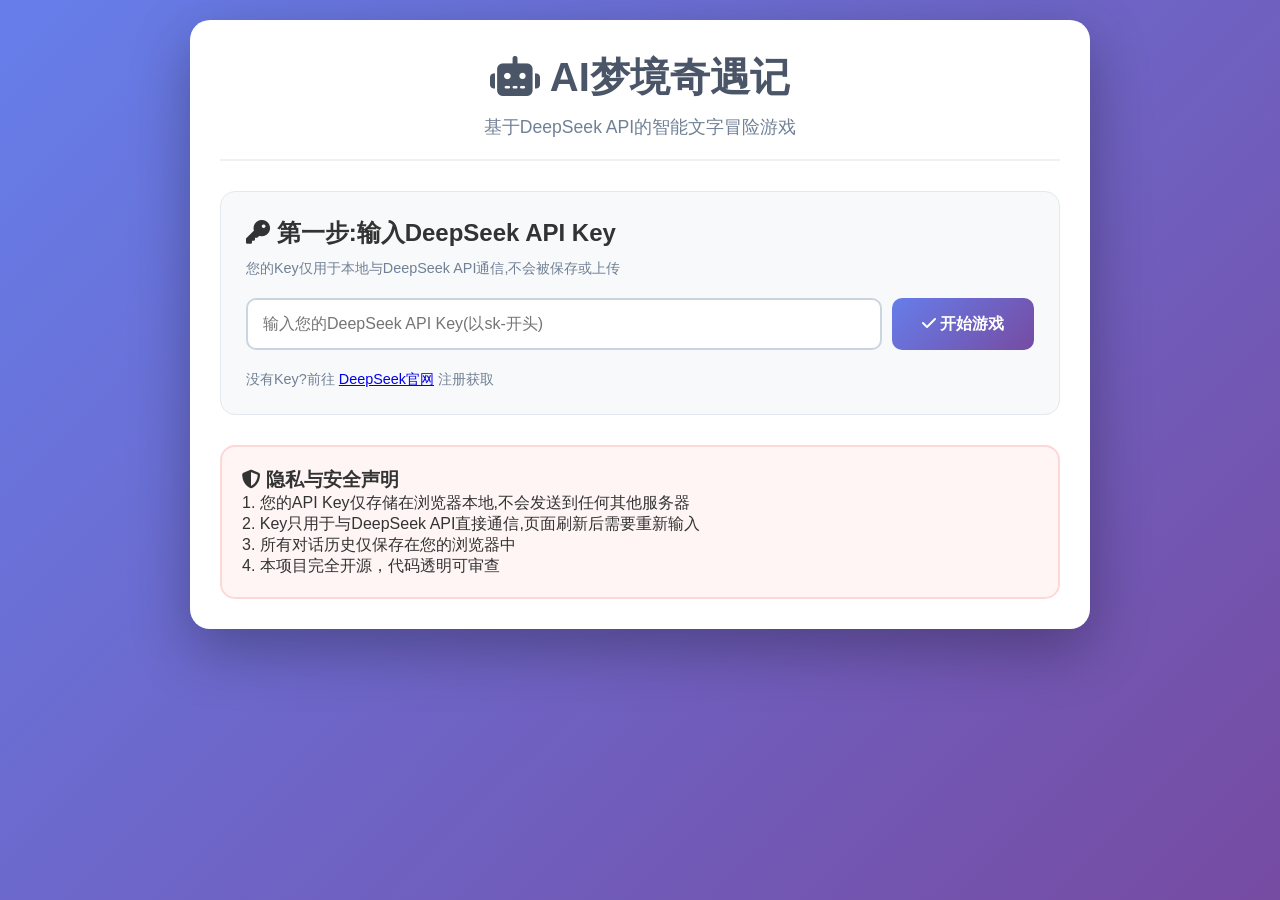
==== index.html @ baf4fbc5 "Add files via upload" ====
<!DOCTYPE html>
<html lang="zh-CN">
<head>
    <meta charset="UTF-8">
    <meta name="viewport" content="width=device-width, initial-scale=1.0">
    <title>AI梦境奇遇记 - DeepSeek文字冒险</title>
    <link rel="stylesheet" href="style.css">
    <link rel="stylesheet" href="https://cdnjs.cloudflare.com/ajax/libs/font-awesome/6.4.0/css/all.min.css">
</head>
<body>
    <div class="container">
        <div class="header">
            <h1><i class="fas fa-robot"></i> AI梦境奇遇记</h1>
            <p class="subtitle">基于DeepSeek API的智能文字冒险游戏</p >
        </div>

        <!-- API Key输入区域 -->
        <div id="apiKeySection" class="card">
            <h2><i class="fas fa-key"></i> 第一步:输入DeepSeek API Key</h2>
            <p class="note">您的Key仅用于本地与DeepSeek API通信,不会被保存或上传</p >
            <div class="input-group">
                <input type="password" id="apiKey" placeholder="输入您的DeepSeek API Key(以sk-开头)">
                <button onclick="saveApiKey()"><i class="fas fa-check"></i> 开始游戏</button>
            </div>
            <p class="help">
                没有Key?前往 <a href=" " target="_blank">DeepSeek官网</a > 注册获取
            </p >
        </div>

        <!-- 游戏主界面 -->
        <div id="gameSection" class="card" style="display: none;">
            <div class="game-header">
                <h2><i class="fas fa-gamepad"></i> 游戏进行中</h2>
                <button class="btn-small" onclick="resetGame()"><i class="fas fa-redo"></i> 重新开始</button>
            </div>
            
            <!-- 故事显示区域 -->
            <div id="storyContainer" class="story-container">
                <div class="message ai">
                    <div class="avatar">🤖</div>
                    <div class="content">
                        <strong>AI助手:</strong>
                        <p>欢迎来到AI梦境奇遇记!你发现自己站在一个神秘的森林入口，前方有三条路：</p >
                        <p>1. 阳光明媚的小径</p >
                        <p>2. 幽暗的洞穴入口</p >
                        <p>3. 古老的石桥</p >
                        <p>【你的选择是？】</p >
                    </div>
                </div>
            </div>

            <!-- 用户输入区域 -->
            <div class="input-area">
                <div class="input-group">
                    <input type="text" id="userInput" placeholder="输入你的选择（例如：选择第一条路）" onkeypress="handleKeyPress(event)">
                    <button onclick="sendMessage()"><i class="fas fa-paper-plane"></i> 发送</button>
                </div>
                <p class="hint">按Enter键发送,按↑↓键切换历史记录</p >
            </div>

            <!-- 游戏状态 -->
            <div class="stats">
                <span><i class="fas fa-exchange-alt"></i> 对话轮数: <span id="turnCount">0</span></span>
                <span><i class="fas fa-bolt"></i> 状态: <span id="status">等待输入</span></span>
            </div>
        </div>

        <!-- 隐私声明 -->
        <div class="privacy-card">
            <h3><i class="fas fa-shield-alt"></i> 隐私与安全声明</h3>
            <p>1. 您的API Key仅存储在浏览器本地,不会发送到任何其他服务器</p >
            <p>2. Key只用于与DeepSeek API直接通信,页面刷新后需要重新输入</p >
            <p>3. 所有对话历史仅保存在您的浏览器中</p >
            <p>4. 本项目完全开源，代码透明可审查</p >
        </div>
    </div>

    <script src="game.js"></script>
</body>
</html>
---- style.css ----
* {
    margin: 0;
    padding: 0;
    box-sizing: border-box;
}

body {
    font-family: 'Segoe UI', Tahoma, Geneva, Verdana, sans-serif;
    background: linear-gradient(135deg, #667eea 0%, #764ba2 100%);
    min-height: 100vh;
    padding: 20px;
    color: #333;
}

.container {
    max-width: 900px;
    margin: 0 auto;
    background: white;
    border-radius: 20px;
    box-shadow: 0 20px 60px rgba(0,0,0,0.3);
    overflow: hidden;
    padding: 30px;
}

.header {
    text-align: center;
    margin-bottom: 30px;
    padding-bottom: 20px;
    border-bottom: 2px solid #f0f0f0;
}

.header h1 {
    color: #4a5568;
    font-size: 2.5em;
    margin-bottom: 10px;
}

.subtitle {
    color: #718096;
    font-size: 1.1em;
}

.card {
    background: #f8f9fa;
    border-radius: 15px;
    padding: 25px;
    margin-bottom: 25px;
    border: 1px solid #e2e8f0;
}

.input-group {
    display: flex;
    gap: 10px;
    margin: 20px 0;
}

input {
    flex: 1;
    padding: 15px;
    border: 2px solid #cbd5e0;
    border-radius: 10px;
    font-size: 16px;
    transition: all 0.3s;
}

input:focus {
    outline: none;
    border-color: #667eea;
    box-shadow: 0 0 0 3px rgba(102, 126, 234, 0.1);
}

button {
    background: linear-gradient(135deg, #667eea 0%, #764ba2 100%);
    color: white;
    border: none;
    padding: 15px 30px;
    border-radius: 10px;
    font-size: 16px;
    font-weight: 600;
    cursor: pointer;
    transition: all 0.3s;
}

button:hover {
    transform: translateY(-2px);
    box-shadow: 0 10px 20px rgba(102, 126, 234, 0.3);
}

.story-container {
    max-height: 400px;
    overflow-y: auto;
    padding: 20px;
    background: white;
    border-radius: 10px;
    margin: 20px 0;
    border: 1px solid #e2e8f0;
}

.message {
    display: flex;
    margin-bottom: 20px;
    animation: fadeIn 0.5s;
}

@keyframes fadeIn {
    from { opacity: 0; transform: translateY(10px); }
    to { opacity: 1; transform: translateY(0); }
}

.avatar {
    font-size: 24px;
    margin-right: 15px;
}

.message.ai .content {
    background: #ebf8ff;
    padding: 15px;
    border-radius: 15px;
    border-top-left-radius: 0;
    flex: 1;
}

.message.user .content {
    background: #f0fff4;
    padding: 15px;
    border-radius: 15px;
    border-top-right-radius: 0;
    flex: 1;
    text-align: right;
}

.stats {
    display: flex;
    justify-content: space-between;
    padding: 15px;
    background: #edf2f7;
    border-radius: 10px;
    margin-top: 20px;
}

.privacy-card {
    background: #fff5f5;
    border: 2px solid #fed7d7;
    border-radius: 15px;
    padding: 20px;
    margin-top: 30px;
}

.note, .help, .hint {
    color: #718096;
    font-size: 0.9em;
    margin-top: 10px;
}

.btn-small {
    padding: 8px 16px;
    font-size: 14px;
}

.game-header {
    display: flex;
    justify-content: space-between;
    align-items: center;
    margin-bottom: 20px;
}

.input-area {
    margin-top: 20px;
}
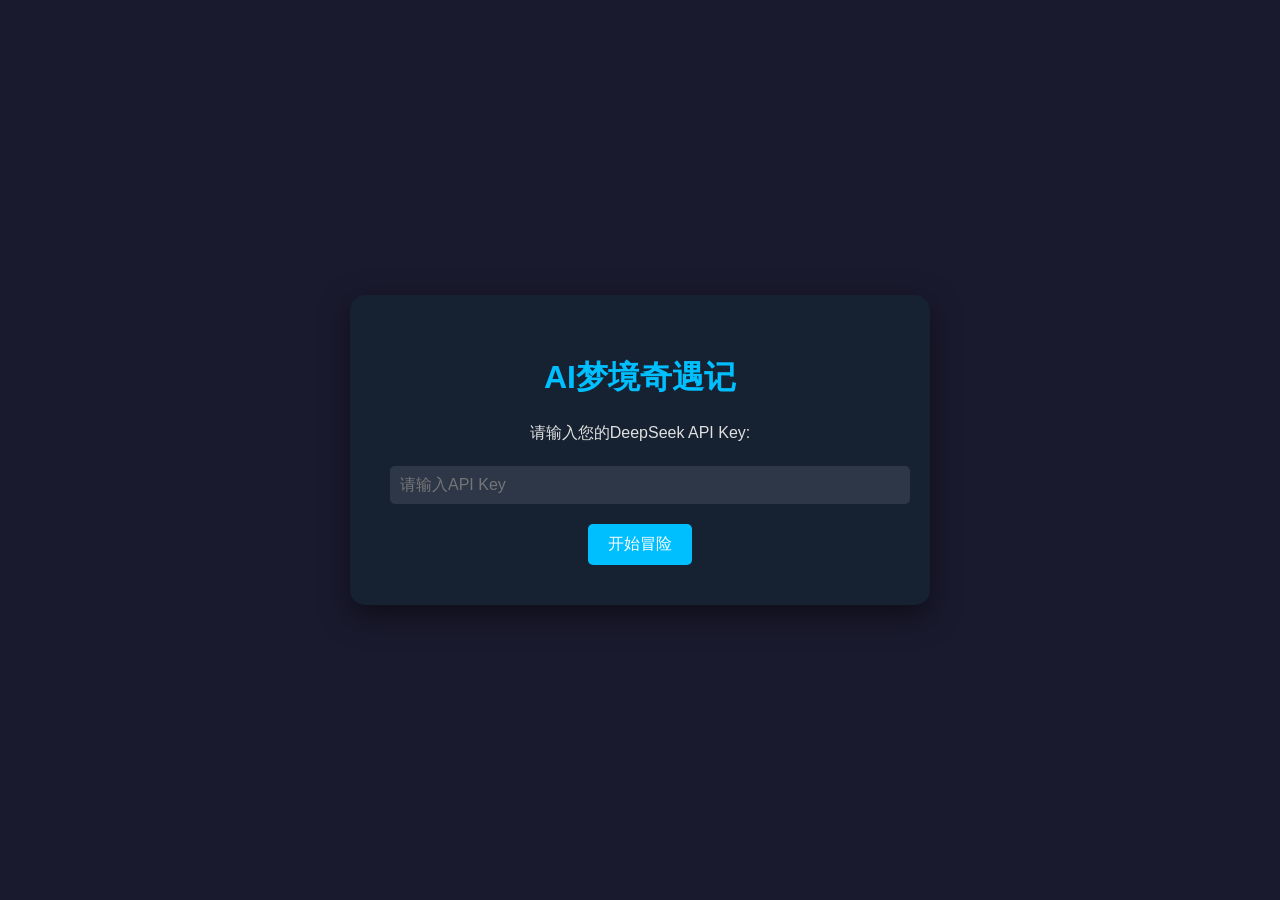
==== commit 9ed02ca6: "Update index.html" ====
--- a/index.html
+++ b/index.html
@@ -3,78 +3,97 @@
 <head>
     <meta charset="UTF-8">
     <meta name="viewport" content="width=device-width, initial-scale=1.0">
-    <title>AI梦境奇遇记 - DeepSeek文字冒险</title>
-    <link rel="stylesheet" href="style.css">
-    <link rel="stylesheet" href="https://cdnjs.cloudflare.com/ajax/libs/font-awesome/6.4.0/css/all.min.css">
+    <title>AI梦境奇遇记</title>
+    <style>
+        body {
+            font-family: 'Arial', sans-serif;
+            background-color: #1a1a2e;
+            color: #e0e0e0;
+            margin: 0;
+            padding: 0;
+            display: flex;
+            justify-content: center;
+            align-items: center;
+            min-height: 100vh;
+        }
+        .container {
+            background-color: #162131;
+            border-radius: 15px;
+            padding: 40px;
+            box-shadow: 0 10px 30px rgba(0, 0, 0, 0.5);
+            text-align: center;
+            max-width: 500px;
+            width: 90%;
+        }
+        h1 {
+            color: #00bfff;
+            margin-bottom: 20px;
+        }
+        p {
+            margin-bottom: 20px;
+            line-height: 1.6;
+        }
+        .input-group {
+            margin-bottom: 20px;
+        }
+        input[type="text"] {
+            width: 100%;
+            padding: 10px;
+            border: none;
+            border-radius: 5px;
+            background-color: #2d3748;
+            color: white;
+            font-size: 16px;
+        }
+        button {
+            background-color: #00bfff;
+            color: white;
+            border: none;
+            padding: 10px 20px;
+            border-radius: 5px;
+            cursor: pointer;
+            font-size: 16px;
+            transition: background-color 0.3s;
+        }
+        button:hover {
+            background-color: #0096ff;
+        }
+        .error {
+            color: red;
+            margin-top: 10px;
+            display: none;
+        }
+    </style>
 </head>
 <body>
     <div class="container">
-        <div class="header">
-            <h1><i class="fas fa-robot"></i> AI梦境奇遇记</h1>
-            <p class="subtitle">基于DeepSeek API的智能文字冒险游戏</p >
+        <h1>AI梦境奇遇记</h1>
+        <p>请输入您的DeepSeek API Key:</p >
+        <div class="input-group">
+            <input type="text" id="apiKeyInput" placeholder="请输入API Key">
+            <div id="error" class="error">请输入有效的API Key</div>
         </div>
-
-        <!-- API Key输入区域 -->
-        <div id="apiKeySection" class="card">
-            <h2><i class="fas fa-key"></i> 第一步:输入DeepSeek API Key</h2>
-            <p class="note">您的Key仅用于本地与DeepSeek API通信,不会被保存或上传</p >
-            <div class="input-group">
-                <input type="password" id="apiKey" placeholder="输入您的DeepSeek API Key(以sk-开头)">
-                <button onclick="saveApiKey()"><i class="fas fa-check"></i> 开始游戏</button>
-            </div>
-            <p class="help">
-                没有Key?前往 <a href=" " target="_blank">DeepSeek官网</a > 注册获取
-            </p >
-        </div>
-
-        <!-- 游戏主界面 -->
-        <div id="gameSection" class="card" style="display: none;">
-            <div class="game-header">
-                <h2><i class="fas fa-gamepad"></i> 游戏进行中</h2>
-                <button class="btn-small" onclick="resetGame()"><i class="fas fa-redo"></i> 重新开始</button>
-            </div>
-            
-            <!-- 故事显示区域 -->
-            <div id="storyContainer" class="story-container">
-                <div class="message ai">
-                    <div class="avatar">🤖</div>
-                    <div class="content">
-                        <strong>AI助手:</strong>
-                        <p>欢迎来到AI梦境奇遇记!你发现自己站在一个神秘的森林入口，前方有三条路：</p >
-                        <p>1. 阳光明媚的小径</p >
-                        <p>2. 幽暗的洞穴入口</p >
-                        <p>3. 古老的石桥</p >
-                        <p>【你的选择是？】</p >
-                    </div>
-                </div>
-            </div>
-
-            <!-- 用户输入区域 -->
-            <div class="input-area">
-                <div class="input-group">
-                    <input type="text" id="userInput" placeholder="输入你的选择（例如：选择第一条路）" onkeypress="handleKeyPress(event)">
-                    <button onclick="sendMessage()"><i class="fas fa-paper-plane"></i> 发送</button>
-                </div>
-                <p class="hint">按Enter键发送,按↑↓键切换历史记录</p >
-            </div>
-
-            <!-- 游戏状态 -->
-            <div class="stats">
-                <span><i class="fas fa-exchange-alt"></i> 对话轮数: <span id="turnCount">0</span></span>
-                <span><i class="fas fa-bolt"></i> 状态: <span id="status">等待输入</span></span>
-            </div>
-        </div>
-
-        <!-- 隐私声明 -->
-        <div class="privacy-card">
-            <h3><i class="fas fa-shield-alt"></i> 隐私与安全声明</h3>
-            <p>1. 您的API Key仅存储在浏览器本地,不会发送到任何其他服务器</p >
-            <p>2. Key只用于与DeepSeek API直接通信,页面刷新后需要重新输入</p >
-            <p>3. 所有对话历史仅保存在您的浏览器中</p >
-            <p>4. 本项目完全开源，代码透明可审查</p >
-        </div>
+        <button onclick="submitApiKey()">开始冒险</button>
     </div>
 
-    <script src="game.js"></script>
+    <script>
+        function submitApiKey() 
+        {
+            const apiKey = document.getElementById('apiKeyInput').value.trim();
+            const errorDiv = document.getElementById('error');
+
+            if (apiKey === '') {
+                errorDiv.style.display = 'block';
+                return;
+            }
+
+            // 这里可以添加实际的API调用逻辑
+            console.log("API key已成功提交!");
+            
+            // 模拟加载过程
+                window.location.href = 'game.html'; // 假设游戏页面是 game.html
+           
+        }
+    </script>
 </body>
 </html>
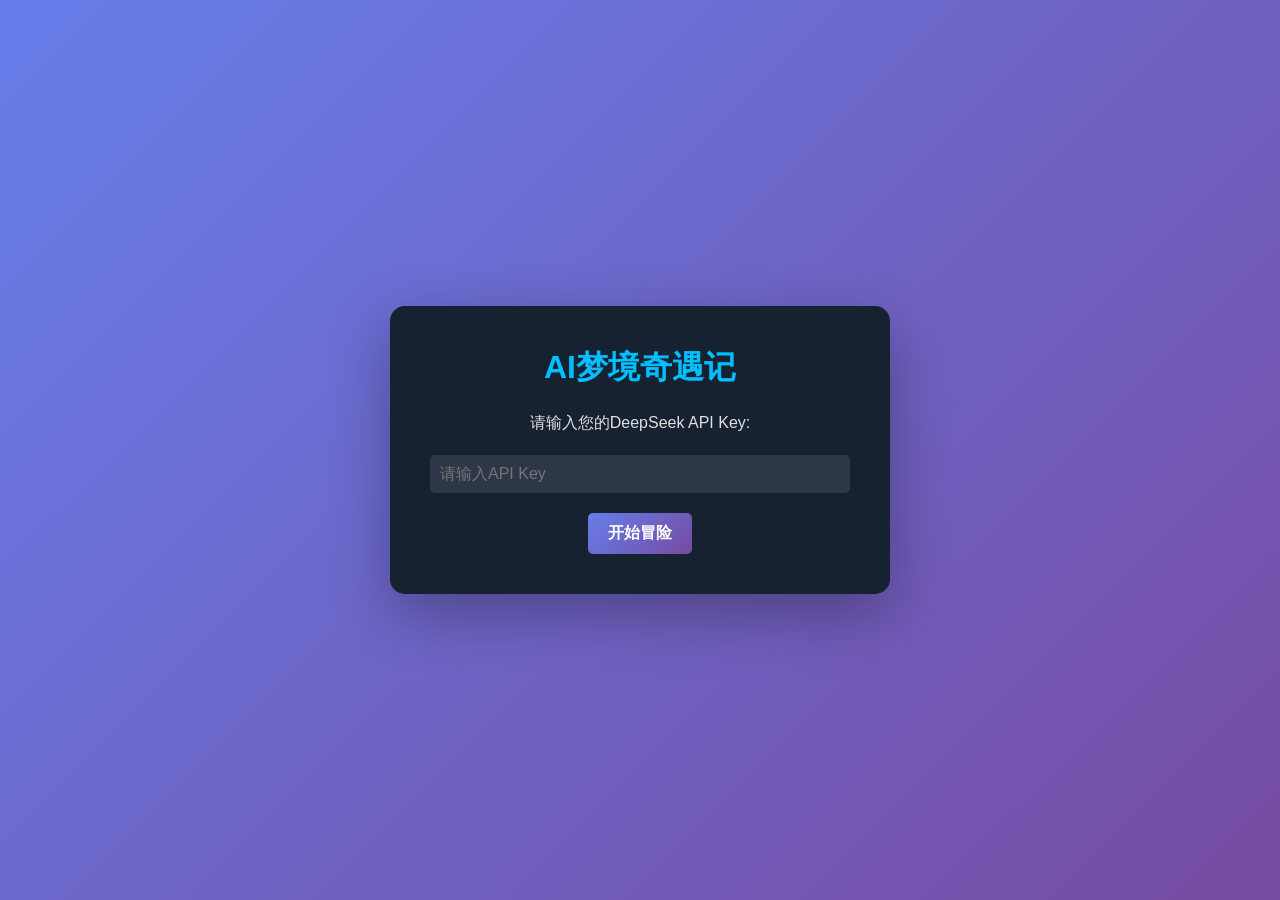
==== commit 462480be: "Add files via upload" ====
--- a/index.html
+++ b/index.html
@@ -4,6 +4,7 @@
     <meta charset="UTF-8">
     <meta name="viewport" content="width=device-width, initial-scale=1.0">
     <title>AI梦境奇遇记</title>
+    <link rel="stylesheet" href="style.css">
     <style>
         body {
             font-family: 'Arial', sans-serif;
@@ -20,7 +21,7 @@
             background-color: #162131;
             border-radius: 15px;
             padding: 40px;
-            box-shadow: 0 10px 30px rgba(0, 0, 0, 0.5);
+            box-shadow: 0 10px 30px rgba(0, 0, 0, 0称);
             text-align: center;
             max-width: 500px;
             width: 90%;
@@ -77,8 +78,7 @@
     </div>
 
     <script>
-        function submitApiKey() 
-        {
+        function submitApiKey() {
             const apiKey = document.getElementById('apiKeyInput').value.trim();
             const errorDiv = document.getElementById('error');
 
@@ -87,12 +87,18 @@
                 return;
             }
 
-            // 这里可以添加实际的API调用逻辑
-            console.log("API key已成功提交!");
-            
-            // 模拟加载过程
-                window.location.href = 'game.html'; // 假设游戏页面是 game.html
-           
+            // 验证 API Key 格式（简单检查是否以 sk- 开头）
+            if (!apiKey.startsWith('sk-')) {
+                errorDiv.textContent = 'API Key 必须以 sk- 开头';
+                errorDiv.style.display = 'block';
+                return;
+            }
+
+            // 保存 API Key 到 localStorage（可选）
+            localStorage.setItem('deepseekApiKey', apiKey);
+
+            // 跳转到游戏页面
+            window.location.href = 'game.html';
         }
     </script>
 </body>
--- a/style.css
+++ b/style.css
@@ -0,0 +1,169 @@
+* {
+    margin: 0;
+    padding: 0;
+    box-sizing: border-box;
+}
+
+body {
+    font-family: 'Segoe UI', Tahoma, Geneva, Verdana, sans-serif;
+    background: linear-gradient(135deg, #667eea 0%, #764ba2 100%);
+    min-height: 100vh;
+    padding: 20px;
+    color: #333;
+}
+
+.container {
+    max-width: 900px;
+    margin: 0 auto;
+    background: white;
+    border-radius: 20px;
+    box-shadow: 0 20px 60px rgba(0,0,0,0.3);
+    overflow: hidden;
+    padding: 30px;
+}
+
+.header {
+    text-align: center;
+    margin-bottom: 30px;
+    padding-bottom: 20px;
+    border-bottom: 2px solid #f0f0f0;
+}
+
+.header h1 {
+    color: #4a5568;
+    font-size: 2.5em;
+    margin-bottom: 10px;
+}
+
+.subtitle {
+    color: #718096;
+    font-size: 1.1em;
+}
+
+.card {
+    background: #f8f9fa;
+    border-radius: 15px;
+    padding: 25px;
+    margin-bottom: 25px;
+    border: 1px solid #e2e8f0;
+}
+
+.input-group {
+    display: flex;
+    gap: 10px;
+    margin: 20px 0;
+}
+
+input {
+    flex: 1;
+    padding: 15px;
+    border: 2px solid #cbd5e0;
+    border-radius: 10px;
+    font-size: 16px;
+    transition: all 0.3s;
+}
+
+input:focus {
+    outline: none;
+    border-color: #667eea;
+    box-shadow: 0 0 0 3px rgba(102, 126, 234, 0.1);
+}
+
+button {
+    background: linear-gradient(135deg, #667eea 0%, #764ba2 100%);
+    color: white;
+    border: none;
+    padding: 15px 30px;
+    border-radius: 10px;
+    font-size: 16px;
+    font-weight: 600;
+    cursor: pointer;
+    transition: all 0.3s;
+}
+
+button:hover {
+    transform: translateY(-2px);
+    box-shadow: 0 10px 20px rgba(102, 126, 234, 0.3);
+}
+
+.story-container {
+    max-height: 400px;
+    overflow-y: auto;
+    padding: 20px;
+    background: white;
+    border-radius: 10px;
+    margin: 20px 0;
+    border: 1px solid #e2e8f0;
+}
+
+.message {
+    display: flex;
+    margin-bottom: 20px;
+    animation: fadeIn 0.5s;
+}
+
+@keyframes fadeIn {
+    from { opacity: 0; transform: translateY(10px); }
+    to { opacity: 1; transform: translateY(0); }
+}
+
+.avatar {
+    font-size: 24px;
+    margin-right: 15px;
+}
+
+.message.ai .content {
+    background: #ebf8ff;
+    padding: 15px;
+    border-radius: 15px;
+    border-top-left-radius: 0;
+    flex: 1;
+}
+
+.message.user .content {
+    background: #f0fff4;
+    padding: 15px;
+    border-radius: 15px;
+    border-top-right-radius: 0;
+    flex: 1;
+    text-align: right;
+}
+
+.stats {
+    display: flex;
+    justify-content: space-between;
+    padding: 15px;
+    background: #edf2f7;
+    border-radius: 10px;
+    margin-top: 20px;
+}
+
+.privacy-card {
+    background: #fff5f5;
+    border: 2px solid #fed7d7;
+    border-radius: 15px;
+    padding: 20px;
+    margin-top: 30px;
+}
+
+.note, .help, .hint {
+    color: #718096;
+    font-size: 0.9em;
+    margin-top: 10px;
+}
+
+.btn-small {
+    padding: 8px 16px;
+    font-size: 14px;
+}
+
+.game-header {
+    display: flex;
+    justify-content: space-between;
+    align-items: center;
+    margin-bottom: 20px;
+}
+
+.input-area {
+    margin-top: 20px;
+}
